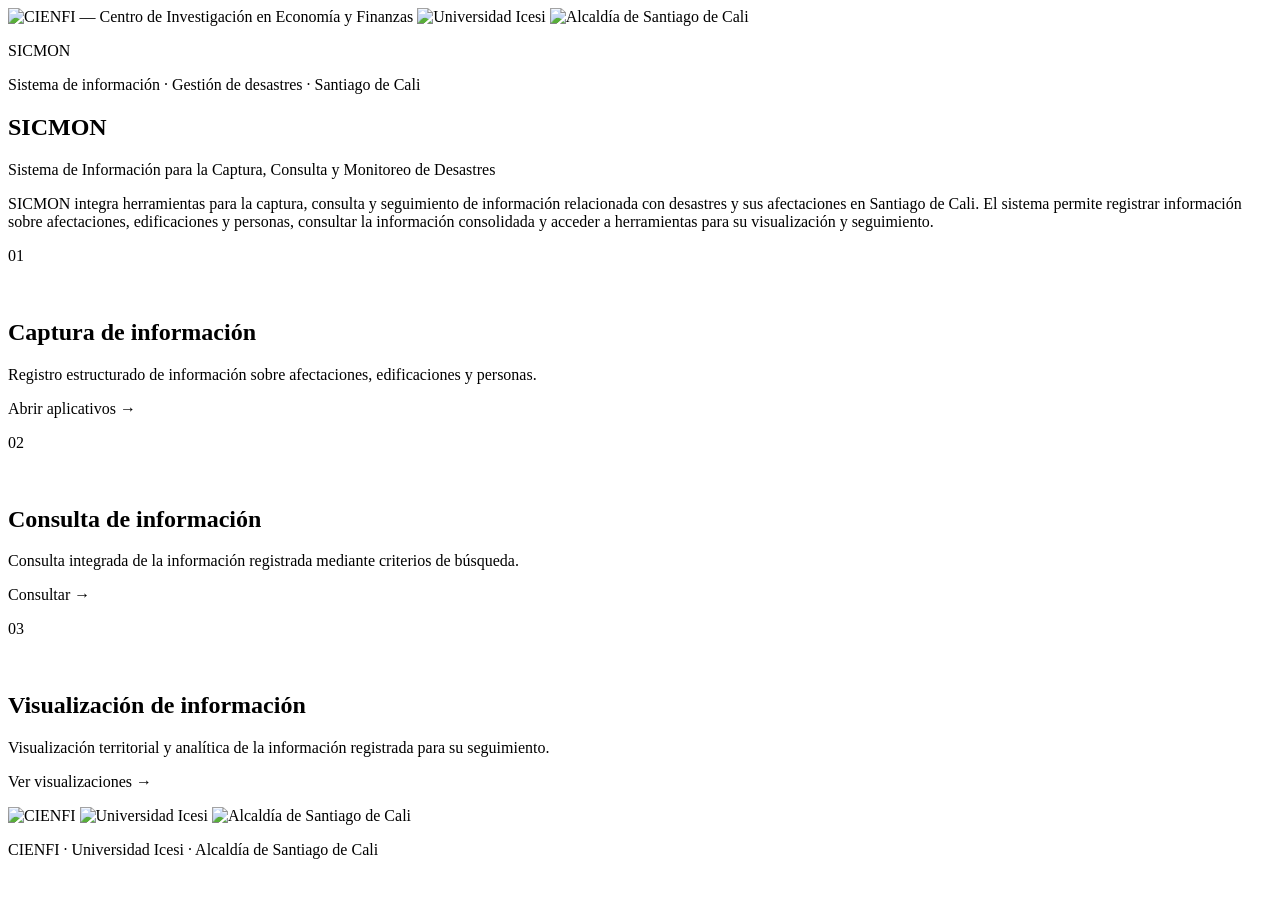
==== index.html @ db4b6f23 "Add files via upload" ====
<!DOCTYPE html>
<html lang="es">
<head>
<meta charset="utf-8" />
<meta name="viewport" content="width=device-width, initial-scale=1" />
<title>SICMON · Sistema de Información para la Captura, Consulta y Monitoreo de Desastres</title>
<meta name="description" content="SICMON integra herramientas para la captura, consulta y seguimiento de información relacionada con desastres y sus afectaciones en Santiago de Cali." />
<!-- Tipografías: recurso externo (Google Fonts). Sin conexión se usa la
     tipografía del sistema definida en css/styles.css. -->
<link rel="preconnect" href="https://fonts.googleapis.com" />
<link rel="preconnect" href="https://fonts.gstatic.com" crossorigin />
<link href="https://fonts.googleapis.com/css2?family=Plus+Jakarta+Sans:wght@300;400;500;600;700;800&family=IBM+Plex+Mono:wght@400;500&display=swap" rel="stylesheet" />
<link rel="stylesheet" href="css/styles.css?v=1.8.2" />
</head>
<body>

<!-- ===================== ENCABEZADO INSTITUCIONAL ===================== -->
<header class="encabezado">
  <div class="contenedor encabezado__fila">
    <div class="marcas">
      <img class="logo-cienfi" src="logos/logo-cienfi.png" alt="CIENFI — Centro de Investigación en Economía y Finanzas" />
      <span class="marcas__sep" aria-hidden="true"></span>
      <img class="logo-icesi" src="logos/logo-icesi.png" alt="Universidad Icesi" />
      <span class="marcas__sep marcas__sep--aliado" aria-hidden="true"></span>
      <img class="logo-alcaldia" src="logos/logo-alcaldia-cali.png" alt="Alcaldía de Santiago de Cali" />
    </div>
    <p class="sello">SICMON</p>
  </div>
</header>

<main>

  <!-- ===================== PRESENTACIÓN DEL SISTEMA ===================== -->
  <section class="presentacion">
    <div class="contenedor">
      <p class="etiqueta"><span>Sistema de información · Gestión de desastres · Santiago de Cali</span></p>
      <h1 class="sigla">SICMON</h1>
      <p class="desarrollado">Sistema de Información para la Captura, Consulta y Monitoreo de Desastres</p>
      <p class="explicacion">SICMON integra herramientas para la captura, consulta y seguimiento de información relacionada con desastres y sus afectaciones en Santiago de Cali. El sistema permite registrar información sobre afectaciones, edificaciones y personas, consultar la información consolidada y acceder a herramientas para su visualización y seguimiento.</p>
    </div>
  </section>

  <!-- ===================== ACCESOS DEL SISTEMA =====================
       Los destinos de los tres botones se configuran en js/config.js
       (CONFIG.accesos.registro / consulta / tableros). Mientras la URL
       esté vacía, el botón se muestra inactivo.
  ================================================================= -->
  <section class="accesos">
    <div class="contenedor">
      <div class="accesos__regla" aria-hidden="true"></div>
      <div class="accesos__rejilla">

        <article class="acceso">
          <div class="acceso__tope">
            <p class="acceso__num">01</p>
            <span class="acceso__ico"><img src="assets/icons/registro.svg" alt="" /></span>
          </div>
          <h2 class="acceso__titulo">Captura de información</h2>
          <p class="acceso__desc">Registro estructurado de información sobre afectaciones, edificaciones y personas.</p>
          <p class="acceso__accion"><a class="boton" data-acceso="registro">Abrir aplicativos <span aria-hidden="true">&rarr;</span></a></p>
        </article>

        <article class="acceso">
          <div class="acceso__tope">
            <p class="acceso__num">02</p>
            <span class="acceso__ico"><img src="assets/icons/consulta.svg" alt="" /></span>
          </div>
          <h2 class="acceso__titulo">Consulta de información</h2>
          <p class="acceso__desc">Consulta integrada de la información registrada mediante criterios de búsqueda.</p>
          <p class="acceso__accion"><a class="boton" data-acceso="consulta">Consultar <span aria-hidden="true">&rarr;</span></a></p>
        </article>

        <article class="acceso">
          <div class="acceso__tope">
            <p class="acceso__num">03</p>
            <span class="acceso__ico"><img src="assets/icons/tableros.svg" alt="" /></span>
          </div>
          <h2 class="acceso__titulo">Visualización de información</h2>
          <p class="acceso__desc">Visualización territorial y analítica de la información registrada para su seguimiento.</p>
          <p class="acceso__accion"><a class="boton" data-acceso="tableros">Ver visualizaciones <span aria-hidden="true">&rarr;</span></a></p>
        </article>

      </div>
    </div>
  </section>

</main>

<!-- ===================== PIE INSTITUCIONAL ===================== -->
<footer class="pie">
  <div class="contenedor pie__fila">
    <div class="marcas">
      <img class="logo-cienfi" src="logos/logo-cienfi.png" alt="CIENFI" />
      <span class="marcas__sep" aria-hidden="true"></span>
      <img class="logo-icesi" src="logos/logo-icesi.png" alt="Universidad Icesi" />
      <span class="marcas__sep marcas__sep--aliado" aria-hidden="true"></span>
      <img class="logo-alcaldia" src="logos/logo-alcaldia-cali.png" alt="Alcaldía de Santiago de Cali" />
    </div>
    <p class="pie__texto">CIENFI · Universidad Icesi · Alcaldía de Santiago de Cali</p>
  </div>
</footer>

<script src="js/config.js?v=1.8.2"></script>
<script src="js/app.js?v=1.8.2"></script>
</body>
</html>
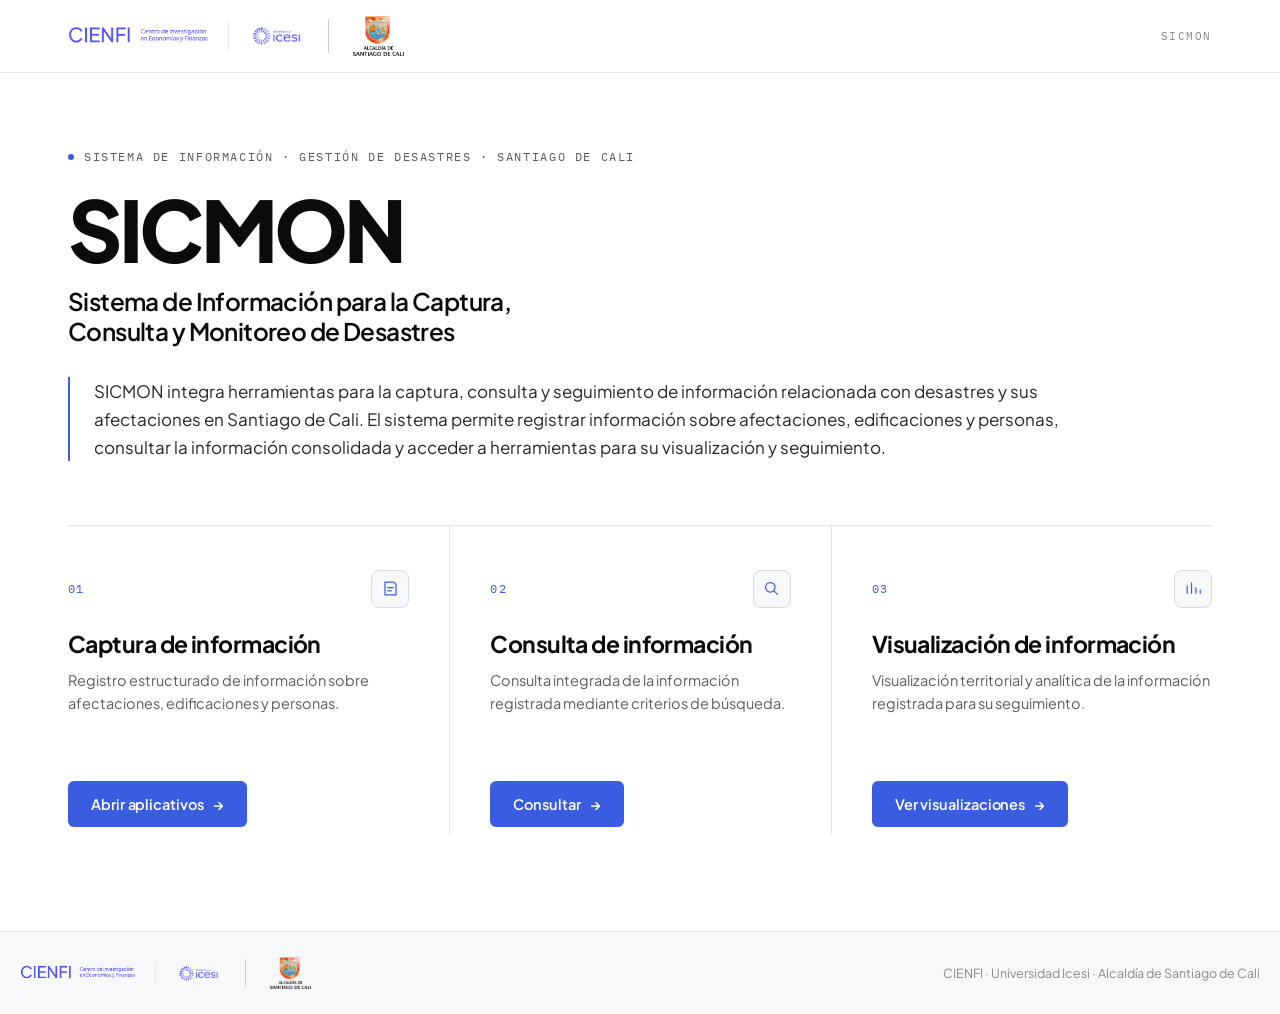
==== commit 9f7fad83: "modify" ====
--- a/index.html
+++ b/index.html
@@ -10,7 +10,7 @@
 <link rel="preconnect" href="https://fonts.googleapis.com" />
 <link rel="preconnect" href="https://fonts.gstatic.com" crossorigin />
 <link href="https://fonts.googleapis.com/css2?family=Plus+Jakarta+Sans:wght@300;400;500;600;700;800&family=IBM+Plex+Mono:wght@400;500&display=swap" rel="stylesheet" />
-<link rel="stylesheet" href="css/styles.css?v=1.8.2" />
+<link rel="stylesheet" href="css/styles.css?v=2.1.5" />
 </head>
 <body>
 
@@ -100,7 +100,7 @@
   </div>
 </footer>
 
-<script src="js/config.js?v=1.8.2"></script>
-<script src="js/app.js?v=1.8.2"></script>
+<script src="js/config.js?v=2.1.5"></script>
+<script src="js/app.js?v=2.1.5"></script>
 </body>
 </html>
--- a/css/styles.css
+++ b/css/styles.css
@@ -0,0 +1,259 @@
+/* ============================================================
+   SICMON · Sistema de Información para la Captura,
+   Consulta y Monitoreo de Desastres
+   CIENFI · Universidad Icesi · Alcaldía de Santiago de Cali
+   ------------------------------------------------------------
+   Hoja de estilos única. Colores, tipografía y geometría se
+   controlan desde las variables de :root.
+   ============================================================ */
+
+:root {
+  /* Paleta */
+  --azul: #395CE0;
+  --azul-hover: #2743B8;
+  --azul-fondo: #EEF1FD;
+  --negro: #0B0B0C;
+  --tinta: #26272B;
+  --gris-oscuro: #5A5C61;
+  --gris: #88898C;
+  --gris-claro: #C9CCD4;
+  --linea: #E4E5E8;
+  --borde: #D9DBE0;
+  --neutro: #F7F8FA;
+  --blanco: #FFFFFF;
+
+  /* Tipografía */
+  --fuente: 'Plus Jakarta Sans', system-ui, -apple-system, 'Segoe UI', sans-serif;
+  --mono: 'IBM Plex Mono', ui-monospace, Consolas, monospace;
+
+  /* Geometría */
+  --radio: 8px;
+  --radio-boton: 6px;
+  --ancho: 1240px;
+  --pad-x: 48px;
+}
+
+*, *::before, *::after { box-sizing: border-box; }
+
+html { -webkit-text-size-adjust: 100%; }
+
+body {
+  margin: 0;
+  min-height: 100vh;
+  display: flex;
+  flex-direction: column;
+  font-family: var(--fuente);
+  color: var(--negro);
+  background: var(--blanco);
+  -webkit-font-smoothing: antialiased;
+}
+
+h1, h2, h3, p, ul, li { margin: 0; padding: 0; }
+ul { list-style: none; }
+img { display: block; }
+a { color: var(--azul); text-decoration: none; }
+a:hover { color: var(--azul-hover); }
+:focus-visible { outline: 2px solid var(--azul); outline-offset: 3px; }
+
+.contenedor {
+  width: 100%;
+  max-width: var(--ancho);
+  margin: 0 auto;
+  padding: 0 var(--pad-x);
+}
+
+/* ---------- Encabezado institucional ---------- */
+.encabezado { border-bottom: 1px solid var(--linea); background: var(--blanco); }
+.encabezado__fila {
+  min-height: 72px;
+  display: flex;
+  align-items: center;
+  justify-content: space-between;
+  gap: 32px;
+}
+.marcas { display: flex; align-items: center; gap: 20px; }
+.marcas img.logo-cienfi { height: 22px; width: auto; }
+.marcas img.logo-icesi { height: 28px; width: auto; }
+.marcas img.logo-alcaldia { height: 40px; width: auto; }
+.marcas__sep { width: 1px; height: 28px; background: var(--linea); }
+.marcas__sep--aliado { height: 34px; margin: 0 4px; background: var(--gris-claro); }
+.sello {
+  font-family: var(--mono);
+  font-size: 11px;
+  letter-spacing: 0.14em;
+  text-transform: uppercase;
+  color: var(--gris);
+}
+
+/* ---------- Presentación del sistema ---------- */
+.presentacion { padding: 76px 0 64px; }
+.etiqueta { display: flex; align-items: center; gap: 10px; }
+.etiqueta::before {
+  content: "";
+  width: 6px; height: 6px;
+  border-radius: 50%;
+  background: var(--azul);
+  flex: 0 0 auto;
+}
+.etiqueta span {
+  font-family: var(--mono);
+  font-size: 11.5px;
+  letter-spacing: 0.14em;
+  text-transform: uppercase;
+  color: var(--gris-oscuro);
+}
+.sigla {
+  margin-top: 26px;
+  font-size: clamp(56px, 6.6vw, 96px);
+  line-height: 0.92;
+  letter-spacing: -0.045em;
+  font-weight: 800;
+}
+.desarrollado {
+  margin-top: 18px;
+  font-size: clamp(20px, 1.9vw, 26px);
+  line-height: 1.25;
+  letter-spacing: -0.024em;
+  font-weight: 600;
+  max-width: 30ch;
+}
+.explicacion {
+  margin-top: 30px;
+  padding-left: 24px;
+  border-left: 2px solid var(--azul);
+  font-size: 17px;
+  line-height: 1.65;
+  color: var(--tinta);
+  max-width: 88ch;
+  text-wrap: pretty;
+}
+
+/* ---------- Accesos del sistema ---------- */
+.accesos { padding: 0 0 96px; }
+.accesos__regla { height: 1px; background: var(--linea); }
+.accesos__rejilla {
+  display: grid;
+  grid-template-columns: repeat(3, minmax(0, 1fr));
+}
+.acceso {
+  display: flex;
+  flex-direction: column;
+  padding: 44px 40px 8px;
+  border-left: 1px solid var(--linea);
+}
+.acceso:first-child { padding-left: 0; border-left: 0; }
+.acceso:last-child { padding-right: 0; }
+.acceso__tope {
+  display: flex;
+  align-items: center;
+  justify-content: space-between;
+  gap: 16px;
+}
+.acceso__num {
+  font-family: var(--mono);
+  font-size: 12px;
+  letter-spacing: 0.12em;
+  color: var(--azul);
+}
+.acceso__ico {
+  display: flex;
+  align-items: center;
+  justify-content: center;
+  width: 38px; height: 38px;
+  border: 1px solid var(--borde);
+  border-radius: var(--radio);
+  background: var(--neutro);
+}
+.acceso__ico img { width: 19px; height: 19px; }
+.acceso__titulo {
+  margin-top: 22px;
+  font-size: 23px;
+  line-height: 1.2;
+  letter-spacing: -0.024em;
+  font-weight: 700;
+}
+.acceso__desc {
+  margin-top: 12px;
+  min-height: 72px;
+  font-size: 14.5px;
+  line-height: 1.6;
+  color: var(--gris-oscuro);
+  max-width: 34ch;
+  text-wrap: pretty;
+}
+.acceso__accion { margin-top: auto; padding-top: 40px; }
+
+.boton {
+  display: inline-flex;
+  align-items: center;
+  gap: 9px;
+  white-space: nowrap;
+  height: 46px;
+  padding: 0 22px;
+  border: 1px solid transparent;
+  border-radius: var(--radio-boton);
+  background: var(--azul);
+  color: var(--blanco);
+  font-family: inherit;
+  font-size: 14.5px;
+  font-weight: 600;
+  letter-spacing: -0.005em;
+  cursor: pointer;
+  transition: background-color .16s;
+}
+.boton:hover { background: var(--azul-hover); color: var(--blanco); }
+/* Mientras el destino del aplicativo no está configurado, el botón
+   conserva su apariencia primaria; js/app.js impide la navegación. */
+.boton[aria-disabled="true"] { cursor: default; }
+
+/* ---------- Pie institucional ---------- */
+.pie {
+  margin-top: auto;
+  border-top: 1px solid var(--linea);
+  background: var(--neutro);
+}
+.pie__fila {
+  min-height: 82px;
+  padding: 22px 0;
+  display: flex;
+  align-items: center;
+  justify-content: space-between;
+  gap: 32px;
+}
+.pie .marcas img.logo-cienfi { height: 18px; }
+.pie .marcas img.logo-icesi { height: 23px; }
+.pie .marcas img.logo-alcaldia { height: 32px; }
+.pie .marcas__sep { height: 22px; }
+.pie .marcas__sep--aliado { height: 28px; }
+.pie__texto { font-size: 12.5px; color: var(--gris); }
+
+/* ---------- Responsive ---------- */
+@media (max-width: 1024px) {
+  :root { --pad-x: 32px; }
+  .presentacion { padding: 60px 0 52px; }
+  .accesos__rejilla { grid-template-columns: 1fr; }
+  .acceso {
+    padding: 32px 0;
+    border-left: 0;
+    border-top: 1px solid var(--linea);
+  }
+  .acceso:first-child { border-top: 0; padding-top: 32px; }
+  .acceso__desc { min-height: 0; max-width: 60ch; }
+  .acceso__accion { padding-top: 24px; }
+  .accesos { padding-bottom: 64px; }
+}
+
+@media (max-width: 640px) {
+  :root { --pad-x: 20px; }
+  .encabezado__fila { min-height: 64px; gap: 14px; }
+  .marcas { gap: 14px; }
+  .marcas__sep { display: none; }
+  .marcas img.logo-cienfi { height: 18px; }
+  .marcas img.logo-icesi { height: 23px; }
+  .marcas img.logo-alcaldia { height: 32px; }
+  .sello { display: none; }
+  .presentacion { padding: 44px 0 40px; }
+  .explicacion { font-size: 15.5px; padding-left: 18px; }
+  .boton { width: 100%; justify-content: center; }
+  .pie__fila { flex-direction: column; align-items: flex-start; gap: 18px; }
+}
